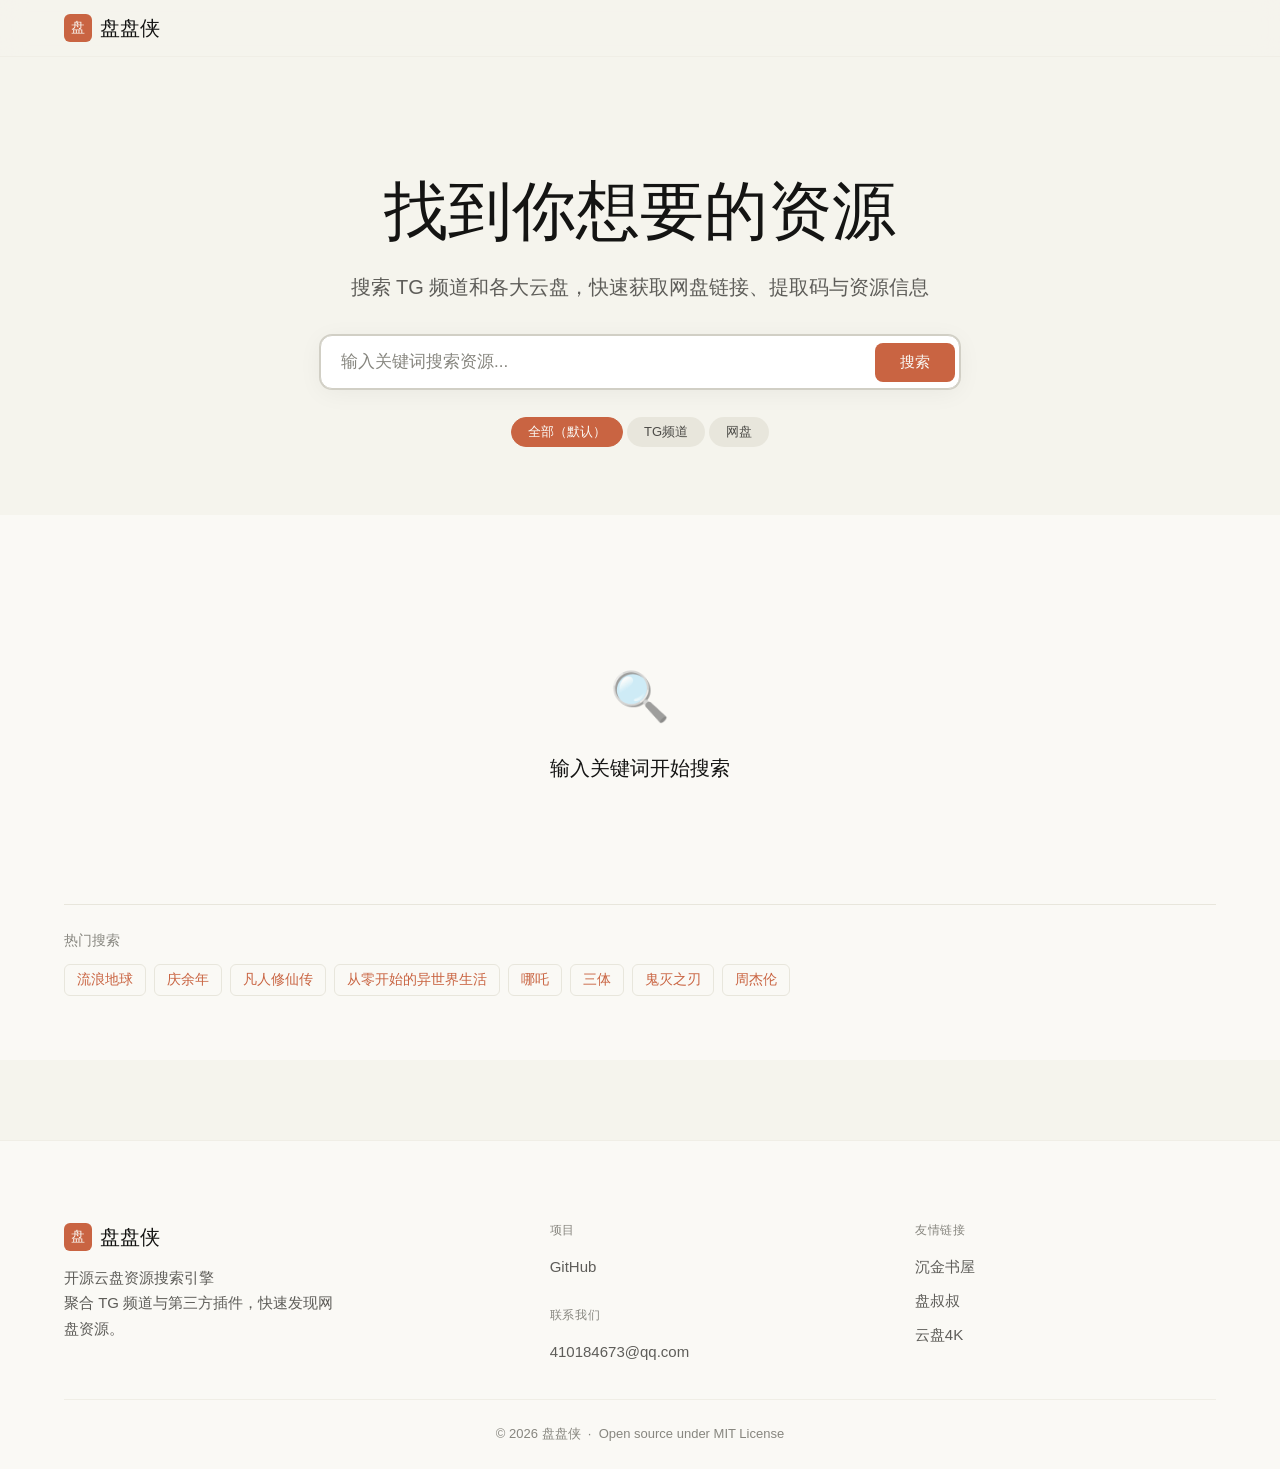
==== static/index.html @ bff9d121 "feat: 优化首页 SEO 标签和热门搜索区块 Co-Authored-By: Claude Opus 4.7 <noreply@anthropic.com>" ====
<!DOCTYPE html>
<html lang="zh-CN">
<head>
  <meta charset="UTF-8">
  <meta name="viewport" content="width=device-width, initial-scale=1.0">
  <title>PanPanXia 盘盘侠 — 云盘资源搜索</title>

  <!-- Primary Meta -->
  <meta name="description" content="PanPanXia 盘盘侠是开源云盘资源搜索引擎，聚合 TG 频道与第三方网盘搜索插件，快速获取百度网盘、阿里云盘、夸克网盘等资源链接、提取码与资源信息。">
  <meta name="keywords" content="网盘搜索,云盘资源,百度网盘,阿里云盘,夸克网盘,网盘链接,资源搜索,提取码,PanPanXia,盘盘侠,网盘搜索引擎">
  <meta name="robots" content="index, follow">
  <meta name="theme-color" content="#1a1a2e">
  <meta name="format-detection" content="telephone=no">

  <!-- Open Graph / Facebook -->
  <meta property="og:type" content="website">
  <meta property="og:title" content="PanPanXia 盘盘侠 — 云盘资源搜索">
  <meta property="og:description" content="聚合 TG 频道与各大云盘，快速获取网盘链接、提取码与资源信息。开源、免费、高速。">
  <meta property="og:site_name" content="PanPanXia 盘盘侠">
  <meta property="og:locale" content="zh_CN">

  <!-- Twitter Card -->
  <meta name="twitter:card" content="summary">
  <meta name="twitter:title" content="PanPanXia 盘盘侠 — 云盘资源搜索">
  <meta name="twitter:description" content="聚合 TG 频道与各大云盘，快速获取网盘链接、提取码与资源信息。开源、免费、高速。">

  <!-- Canonical -->
  <link rel="canonical" href="https://panpanxia.com/">

  <!-- JSON-LD Structured Data -->
  <script type="application/ld+json">
  {
    "@context": "https://schema.org",
    "@type": "WebSite",
    "name": "PanPanXia 盘盘侠",
    "alternateName": "盘盘侠",
    "description": "开源云盘资源搜索引擎，聚合 TG 频道与第三方网盘搜索插件，快速获取网盘资源链接与提取码。",
    "url": "https://panpanxia.com/",
    "inLanguage": "zh-CN",
    "potentialAction": {
      "@type": "SearchAction",
      "target": {
        "@type": "EntryPoint",
        "urlTemplate": "/?q={search_term_string}"
      },
      "query-input": "required name=search_term_string"
    }
  }
  </script>

  <!-- Favicon -->
  <link rel="icon" type="image/svg+xml" href="/static/favicon.svg">

  <link rel="stylesheet" href="/static/css/style.css">
</head>
<body>

  <!-- Navigation -->
  <nav class="nav">
    <div class="nav-inner">
      <a href="/" class="nav-brand">
        <span class="nav-brand-icon">盘</span>
        盘盘侠
      </a>
      <div class="nav-auth">
      </div>
    </div>
  </nav>

  <!-- Hero Section -->
  <section class="section-light">
    <div class="hero">
      <h1 class="hero-heading">找到你想要的资源</h1>
      <p class="hero-subtitle">搜索 TG 频道和各大云盘，快速获取网盘链接、提取码与资源信息</p>

      <!-- Search Bar -->
      <div class="hero-search">
        <div class="search-bar">
          <input
            type="text"
            id="search-input"
            class="search-bar-input"
            placeholder="输入关键词搜索资源..."
            autocomplete="off"
            autofocus
          >
          <button class="search-bar-btn" id="search-btn">
            <span class="btn-text">搜索</span>
            <span class="btn-spinner"><span class="btn-spinner-icon"></span></span>
          </button>
        </div>

        <!-- Filter Bar -->
        <div class="filter-bar" id="filter-bar">
          <div class="filter-group">
            <button class="filter-chip active" data-filter-group="sourceType" data-filter-value="all">全部（默认）</button>
            <button class="filter-chip" data-filter-group="sourceType" data-filter-value="tg">TG频道</button>
            <button class="filter-chip" data-filter-group="sourceType" data-filter-value="plugin">网盘</button>
          </div>
        </div>
      </div>
    </div>
  </section>

  <!-- Results Section -->
  <section class="section-ivory section-sm">
    <div class="container">
      <!-- <div class="results-header">
      </div> -->

      <div id="results-container">
        <div class="empty-state">
          <div class="empty-state-icon">🔍</div>
          <h3>输入关键词开始搜索</h3>
        </div>
      </div>

      <div class="hot-searches" style="margin-top:2rem;padding-top:1.5rem;border-top:1px solid var(--color-border-warm);">
        <h3 style="font-size:0.9rem;color:var(--color-stone);margin-bottom:0.75rem;">热门搜索</h3>
        <div style="display:flex;flex-wrap:wrap;gap:0.5rem;">
          <a href="/search?q=流浪地球" style="color:var(--color-brand);text-decoration:none;font-size:0.85rem;padding:0.25rem 0.75rem;border:1px solid var(--color-border-warm);border-radius:var(--radius-sm);">流浪地球</a>
          <a href="/search?q=庆余年" style="color:var(--color-brand);text-decoration:none;font-size:0.85rem;padding:0.25rem 0.75rem;border:1px solid var(--color-border-warm);border-radius:var(--radius-sm);">庆余年</a>
          <a href="/search?q=凡人修仙传" style="color:var(--color-brand);text-decoration:none;font-size:0.85rem;padding:0.25rem 0.75rem;border:1px solid var(--color-border-warm);border-radius:var(--radius-sm);">凡人修仙传</a>
          <a href="/search?q=从零开始的异世界生活" style="color:var(--color-brand);text-decoration:none;font-size:0.85rem;padding:0.25rem 0.75rem;border:1px solid var(--color-border-warm);border-radius:var(--radius-sm);">从零开始的异世界生活</a>
          <a href="/search?q=哪吒" style="color:var(--color-brand);text-decoration:none;font-size:0.85rem;padding:0.25rem 0.75rem;border:1px solid var(--color-border-warm);border-radius:var(--radius-sm);">哪吒</a>
          <a href="/search?q=三体" style="color:var(--color-brand);text-decoration:none;font-size:0.85rem;padding:0.25rem 0.75rem;border:1px solid var(--color-border-warm);border-radius:var(--radius-sm);">三体</a>
          <a href="/search?q=鬼灭之刃" style="color:var(--color-brand);text-decoration:none;font-size:0.85rem;padding:0.25rem 0.75rem;border:1px solid var(--color-border-warm);border-radius:var(--radius-sm);">鬼灭之刃</a>
          <a href="/search?q=周杰伦" style="color:var(--color-brand);text-decoration:none;font-size:0.85rem;padding:0.25rem 0.75rem;border:1px solid var(--color-border-warm);border-radius:var(--radius-sm);">周杰伦</a>
        </div>
      </div>

    </div>
  </section>

  <!-- Footer -->
  <footer class="footer">
    <div class="container">
      <div class="footer-grid">
        <div class="footer-brand-col">
          <a href="/" class="footer-brand">
            <span class="nav-brand-icon">盘</span>
            盘盘侠
          </a>
          <p class="footer-desc">开源云盘资源搜索引擎<br>聚合 TG 频道与第三方插件，快速发现网盘资源。</p>
        </div>

        <div class="footer-links-col">
          <div class="footer-link-group">
            <h4 class="footer-heading">项目</h4>
            <a href="https://github.com/NDFour/pansou-rust" target="_blank" rel="noopener noreferrer" class="footer-link">GitHub</a>
          </div>
          <div class="footer-link-group">
            <h4 class="footer-heading">联系我们</h4>
            <a href="mailto:410184673@qq.com" class="footer-link">410184673@qq.com</a>
          </div>
        </div>

        <div class="footer-links-col">
          <div class="footer-link-group">
            <h4 class="footer-heading">友情链接</h4>
            <a href="https://www.chenjin5.com" target="_blank" rel="noopener noreferrer" class="footer-link">沉金书屋</a>
            <a href="https://www.panshushu.com" target="_blank" rel="noopener noreferrer" class="footer-link">盘叔叔</a>
            <a href="https://www.codelicence.cn" target="_blank" rel="noopener noreferrer" class="footer-link">云盘4K</a>
          </div>
        </div>
      </div>

      <div class="footer-bottom">
        <p>&copy; 2026 盘盘侠 &nbsp;&middot;&nbsp; Open source under MIT License</p>
      </div>
    </div>
  </footer>

  <script src="/static/js/app.js"></script>
</body>
</html>
---- static/css/style.css ----
/* ============================================================
   PanSou Design System — Inspired by Anthropic's Claude
   ============================================================ */

/* --- CSS Variables (tokens) --- */
:root {
  /* Primary */
  --color-black: #141413;
  --color-brand: #c96442;
  --color-coral: #d97757;

  /* Semantic */
  --color-error: #b53333;
  --color-focus: #3898ec;
  --color-success: #6b8e5a;

  /* Surface */
  --color-parchment: #f5f4ed;
  --color-ivory: #faf9f5;
  --color-white: #ffffff;
  --color-sand: #e8e6dc;
  --color-dark-surface: #30302e;

  /* Neutrals */
  --color-charcoal: #4d4c48;
  --color-olive: #5e5d59;
  --color-stone: #87867f;
  --color-dark-warm: #3d3d3a;
  --color-warm-silver: #b0aea5;

  /* Borders & Rings */
  --color-border-cream: #f0eee6;
  --color-border-warm: #e8e6dc;
  --color-border-dark: #30302e;
  --color-ring-warm: #d1cfc5;
  --color-ring-subtle: #dedc01;
  --color-ring-deep: #c2c0b6;

  /* Typography */
  --font-serif: Georgia, "Times New Roman", serif;
  --font-sans: -apple-system, BlinkMacSystemFont, "Segoe UI", Inter, Arial, sans-serif;
  --font-mono: "SF Mono", "Fira Code", "Fira Mono", Menlo, Consolas, monospace;

  /* Shadows */
  --shadow-ring: 0px 0px 0px 1px;
  --shadow-whisper: rgba(0, 0, 0, 0.05) 0px 4px 24px;

  /* Radii */
  --radius-sm: 6px;
  --radius-md: 8px;
  --radius-lg: 12px;
  --radius-xl: 16px;
  --radius-2xl: 24px;
  --radius-3xl: 32px;

  /* Spacing */
  --space-xs: 4px;
  --space-sm: 8px;
  --space-md: 12px;
  --space-lg: 16px;
  --space-xl: 24px;
  --space-2xl: 32px;
  --space-3xl: 48px;
  --space-4xl: 64px;
  --space-5xl: 80px;
  --space-6xl: 120px;
}

/* --- Reset & Base --- */
*,
*::before,
*::after {
  box-sizing: border-box;
  margin: 0;
  padding: 0;
}

html {
  font-size: 16px;
  -webkit-font-smoothing: antialiased;
  -moz-osx-font-smoothing: grayscale;
}

body {
  font-family: var(--font-sans);
  font-size: 1rem;
  font-weight: 400;
  line-height: 1.6;
  color: var(--color-black);
  background-color: var(--color-parchment);
}

a {
  color: var(--color-coral);
  text-decoration: none;
  transition: color 0.2s ease;
}

a:hover {
  color: var(--color-brand);
}

img {
  max-width: 100%;
  height: auto;
}

/* --- Typography --- */
h1, h2, h3, h4, h5, h6 {
  font-family: var(--font-serif);
  font-weight: 500;
  color: var(--color-black);
}

.h1, .hero-heading {
  font-size: 4rem;
  line-height: 1.10;
  letter-spacing: normal;
}

.h2, .section-heading {
  font-size: 3.25rem;
  line-height: 1.20;
  letter-spacing: normal;
}

.h3 {
  font-size: 2.3rem;
  line-height: 1.30;
}

.h4 {
  font-size: 2rem;
  line-height: 1.10;
}

.h5 {
  font-size: 1.6rem;
  line-height: 1.20;
}

.h6 {
  font-size: 1.3rem;
  line-height: 1.20;
}

.body-serif {
  font-family: var(--font-serif);
  font-size: 1.0625rem;
  font-weight: 400;
  line-height: 1.60;
}

.body-large {
  font-size: 1.25rem;
  line-height: 1.60;
}

.body-small {
  font-size: 0.9375rem;
  line-height: 1.60;
}

.caption {
  font-size: 0.875rem;
  line-height: 1.43;
}

.label {
  font-size: 0.75rem;
  line-height: 1.60;
  letter-spacing: 0.12px;
}

.overline {
  font-size: 0.625rem;
  line-height: 1.60;
  letter-spacing: 0.5px;
  text-transform: uppercase;
}

code, .code {
  font-family: var(--font-mono);
  font-size: 0.9375rem;
  line-height: 1.60;
}

.text-olive {
  color: var(--color-olive);
}

.text-stone {
  color: var(--color-stone);
}

.text-silver {
  color: var(--color-warm-silver);
}

.text-brand {
  color: var(--color-brand);
}

/* --- Layout --- */
.container {
  max-width: 1200px;
  margin: 0 auto;
  padding: 0 var(--space-xl);
}

.section {
  padding: var(--space-6xl) 0;
}

.section-sm {
  padding: var(--space-4xl) 0;
}

.section-light {
  background-color: var(--color-parchment);
}

.section-dark {
  background-color: var(--color-black);
  color: var(--color-warm-silver);
}

.section-dark h1,
.section-dark h2,
.section-dark h3,
.section-dark h4,
.section-dark h5,
.section-dark h6 {
  color: var(--color-ivory);
}

.section-ivory {
  background-color: var(--color-ivory);
}

/* --- Navigation --- */
.nav {
  position: sticky;
  top: 0;
  z-index: 100;
  background-color: rgba(245, 244, 237, 0.92);
  backdrop-filter: blur(12px);
  -webkit-backdrop-filter: blur(12px);
  border-bottom: 1px solid var(--color-border-cream);
}

.nav-inner {
  display: flex;
  align-items: center;
  justify-content: space-between;
  height: 56px;
  max-width: 1200px;
  margin: 0 auto;
  padding: 0 var(--space-xl);
}

.nav-brand {
  font-family: var(--font-serif);
  font-size: 1.25rem;
  font-weight: 500;
  color: var(--color-black);
  display: flex;
  align-items: center;
  gap: var(--space-sm);
}

.nav-brand-icon {
  width: 28px;
  height: 28px;
  background: var(--color-brand);
  border-radius: var(--radius-sm);
  display: flex;
  align-items: center;
  justify-content: center;
  color: var(--color-ivory);
  font-family: var(--font-serif);
  font-weight: 500;
  font-size: 0.875rem;
}

.nav-auth {
  display: flex;
  align-items: center;
  gap: var(--space-md);
}

/* --- Buttons --- */
.btn {
  display: inline-flex;
  align-items: center;
  gap: var(--space-sm);
  font-family: var(--font-sans);
  font-size: 0.9375rem;
  font-weight: 500;
  line-height: 1;
  padding: 8px 16px;
  border: none;
  border-radius: var(--radius-md);
  cursor: pointer;
  transition: all 0.2s ease;
  white-space: nowrap;
}

.btn:focus-visible {
  outline: 2px solid var(--color-focus);
  outline-offset: 2px;
}

/* Warm Sand (Secondary) */
.btn-secondary {
  background: var(--color-sand);
  color: var(--color-charcoal);
  padding: 0px 12px 0px 8px;
  border-radius: var(--radius-md);
  box-shadow: var(--shadow-ring) var(--color-ring-warm);
}

.btn-secondary:hover {
  box-shadow: var(--shadow-ring) var(--color-ring-deep);
}

.btn-secondary:active {
  box-shadow: inset 0px 0px 0px 1px rgba(0, 0, 0, 0.15);
}

/* Brand Terracotta (Primary CTA) */
.btn-primary {
  background: var(--color-brand);
  color: var(--color-ivory);
  border-radius: var(--radius-lg);
  box-shadow: var(--shadow-ring) var(--color-brand);
}

.btn-primary:hover {
  background: var(--color-coral);
  box-shadow: var(--shadow-ring) var(--color-coral);
}

.btn-primary:active {
  box-shadow: inset 0px 0px 0px 1px rgba(0, 0, 0, 0.2);
}

/* White Surface */
.btn-white {
  background: var(--color-white);
  color: var(--color-black);
  padding: 8px 16px 8px 12px;
  border-radius: var(--radius-lg);
}

.btn-white:hover {
  background: var(--color-sand);
}

/* Dark Charcoal */
.btn-dark {
  background: var(--color-dark-surface);
  color: var(--color-ivory);
  border-radius: var(--radius-md);
  box-shadow: var(--shadow-ring) var(--color-border-dark);
}

.btn-dark:hover {
  background: var(--color-dark-warm);
}

/* Dark Primary */
.btn-dark-primary {
  background: var(--color-black);
  color: var(--color-warm-silver);
  padding: 10px 17px;
  border-radius: var(--radius-lg);
  border: 1px solid var(--color-dark-surface);
}

.btn-dark-primary:hover {
  background: var(--color-dark-surface);
}

.btn-sm {
  font-size: 0.8125rem;
  padding: 4px 10px;
  border-radius: var(--radius-sm);
}

.btn-lg {
  font-size: 1.0625rem;
  padding: 12px 24px;
  border-radius: var(--radius-lg);
}

/* --- Forms --- */
.form-group {
  display: flex;
  flex-direction: column;
  gap: var(--space-xs);
}

.form-label {
  font-size: 0.9375rem;
  font-weight: 500;
  color: var(--color-charcoal);
}

.form-input {
  font-family: var(--font-sans);
  font-size: 1rem;
  color: var(--color-black);
  background: var(--color-white);
  border: 1px solid var(--color-border-cream);
  border-radius: var(--radius-lg);
  padding: 10px 12px;
  transition: border-color 0.2s ease, box-shadow 0.2s ease;
}

.form-input::placeholder {
  color: var(--color-stone);
}

.form-input:focus {
  outline: none;
  border-color: var(--color-focus);
  box-shadow: var(--shadow-ring) var(--color-focus);
}

.form-input.error {
  border-color: var(--color-error);
}

.form-select {
  font-family: var(--font-sans);
  font-size: 0.9375rem;
  color: var(--color-black);
  background: var(--color-white);
  border: 1px solid var(--color-border-cream);
  border-radius: var(--radius-md);
  padding: 8px 12px;
  cursor: pointer;
  appearance: none;
  background-image: url("data:image/svg+xml,%3Csvg width='10' height='6' viewBox='0 0 10 6' fill='none' xmlns='http://www.w3.org/2000/svg'%3E%3Cpath d='M1 1L5 5L9 1' stroke='%235e5d59' stroke-width='1.5' stroke-linecap='round' stroke-linejoin='round'/%3E%3C/svg%3E");
  background-repeat: no-repeat;
  background-position: right 12px center;
  padding-right: 32px;
}

.form-input,
.form-select {
  transition: border-color 0.2s ease, box-shadow 0.2s ease;
}

.form-select:focus {
  outline: none;
  border-color: var(--color-focus);
  box-shadow: var(--shadow-ring) var(--color-focus);
}

.form-error {
  font-size: 0.875rem;
  color: var(--color-error);
  margin-top: var(--space-xs);
}

.form-hint {
  font-size: 0.8125rem;
  color: var(--color-stone);
  margin-top: var(--space-xs);
}

/* --- Cards --- */
.card {
  background: var(--color-ivory);
  border: 1px solid var(--color-border-cream);
  border-radius: var(--radius-md);
  padding: var(--space-xl);
  transition: box-shadow 0.2s ease;
}

.card:hover {
  box-shadow: var(--shadow-whisper);
}

.card-elevated {
  box-shadow: var(--shadow-whisper);
}

.card-interactive {
  cursor: pointer;
}

.card-interactive:hover {
  box-shadow: var(--shadow-ring) var(--color-ring-warm);
}

.card-dark {
  background: var(--color-dark-surface);
  border-color: var(--color-border-dark);
  color: var(--color-warm-silver);
}

.card-featured {
  border-radius: var(--radius-xl);
}

.card-hero {
  border-radius: var(--radius-3xl);
}

/* --- Hero Section --- */
.hero {
  text-align: center;
  padding: var(--space-6xl) 0 var(--space-4xl);
}

.hero-heading {
  margin-bottom: var(--space-xl);
}

.hero-subtitle {
  font-size: 1.25rem;
  line-height: 1.60;
  color: var(--color-olive);
  max-width: 600px;
  margin: 0 auto var(--space-2xl);
}

.hero-search {
  max-width: 640px;
  margin: 0 auto;
}

/* --- Search Bar --- */
.search-bar {
  display: flex;
  align-items: center;
  background: var(--color-white);
  border: 1px solid var(--color-border-cream);
  border-radius: var(--radius-lg);
  padding: 4px;
  box-shadow: var(--shadow-whisper);
  transition: border-color 0.2s ease, box-shadow 0.2s ease;
}

.search-bar:focus-within {
  border-color: var(--color-ring-warm);
  box-shadow: var(--shadow-ring) var(--color-ring-warm), var(--shadow-whisper);
}

.search-bar-input {
  flex: 1;
  font-family: var(--font-sans);
  font-size: 1.0625rem;
  color: var(--color-black);
  background: transparent;
  border: none;
  padding: 12px 16px;
  outline: none;
}

.search-bar-input::placeholder {
  color: var(--color-stone);
}

.search-bar-btn {
  font-family: var(--font-sans);
  font-size: 0.9375rem;
  font-weight: 500;
  background: var(--color-brand);
  color: var(--color-ivory);
  border: none;
  border-radius: 8px;
  padding: 10px 20px;
  cursor: pointer;
  transition: background 0.2s ease, transform 0.15s ease;
  white-space: nowrap;
  position: relative;
  display: inline-flex;
  align-items: center;
  justify-content: center;
  min-width: 80px;
}

.search-bar-btn:hover {
  background: var(--color-coral);
}

.search-bar-btn:active {
  transform: scale(0.96);
}

.search-bar-btn.loading {
  pointer-events: none;
  opacity: 0.85;
}

.search-bar-btn .btn-text {
  transition: opacity 0.2s ease;
}

.search-bar-btn.loading .btn-text {
  opacity: 0.4;
}

.search-bar-btn .btn-spinner {
  display: none;
  position: absolute;
  left: 50%;
  top: 50%;
  transform: translate(-50%, -50%);
}

.search-bar-btn.loading .btn-spinner {
  display: flex;
}

.btn-spinner-icon {
  width: 18px;
  height: 18px;
  border: 2px solid rgba(255, 255, 255, 0.3);
  border-top-color: #fff;
  border-radius: 50%;
  animation: spin 0.6s linear infinite;
}

/* --- Filter Bar --- */
.filter-bar {
  display: flex;
  flex-wrap: wrap;
  align-items: center;
  gap: var(--space-xl);
  margin-top: var(--space-xl);
  justify-content: center;
}

.filter-group {
  display: flex;
  align-items: center;
  gap: var(--space-xs);
  padding: var(--space-xs) 0;
}

.channel-chips {
  display: flex;
  align-items: center;
  gap: var(--space-xs);
  flex-wrap: wrap;
}

.filter-chip {
  font-family: var(--font-sans);
  font-size: 0.8125rem;
  font-weight: 500;
  color: var(--color-charcoal);
  background: var(--color-sand);
  border: 1px solid transparent;
  border-radius: var(--radius-2xl);
  padding: 5px 16px;
  cursor: pointer;
  transition: all 0.2s ease;
  white-space: nowrap;
  user-select: none;
}

.filter-chip:hover {
  background: var(--color-border-warm);
  border-color: var(--color-ring-warm);
}

.filter-chip:active {
  transform: scale(0.96);
}

.filter-chip.active {
  background: var(--color-brand);
  color: var(--color-ivory);
  border-color: var(--color-brand);
}

.channel-chips .filter-chip {
  font-family: var(--font-mono);
  font-size: 0.75rem;
  padding: 5px 14px;
  letter-spacing: 0.3px;
}

/* --- Results --- */
.results-section {
  padding: var(--space-4xl) 0;
}

.results-header {
  display: flex;
  align-items: center;
  justify-content: space-between;
  margin-bottom: var(--space-xl);
}

.results-count {
  font-size: 0.9375rem;
  color: var(--color-olive);
}

.results-view-tabs {
  display: flex;
  gap: var(--space-xs);
  background: var(--color-sand);
  border-radius: var(--radius-md);
  padding: 3px;
}

.view-tab {
  font-family: var(--font-sans);
  font-size: 0.8125rem;
  font-weight: 500;
  color: var(--color-olive);
  background: transparent;
  border: none;
  border-radius: 6px;
  padding: 6px 14px;
  cursor: pointer;
  transition: all 0.2s ease;
}

.view-tab.active {
  background: var(--color-white);
  color: var(--color-black);
  box-shadow: var(--shadow-ring) var(--color-ring-warm);
}

/* Result Card */
.result-card {
  background: var(--color-ivory);
  border: 1px solid var(--color-border-cream);
  border-radius: var(--radius-md);
  padding: var(--space-xl);
  margin-bottom: var(--space-md);
  transition: box-shadow 0.25s ease, transform 0.25s ease, border-color 0.25s ease;
}

.result-card:hover {
  box-shadow: var(--shadow-whisper);
  transform: translateY(-2px);
  border-color: var(--color-ring-warm);
}

.result-card-header {
  display: flex;
  align-items: flex-start;
  justify-content: space-between;
  gap: var(--space-lg);
  margin-bottom: var(--space-md);
}

.result-title {
  font-family: var(--font-serif);
  font-size: 1.25rem;
  font-weight: 500;
  line-height: 1.30;
  color: var(--color-black);
  margin-bottom: var(--space-xs);
  overflow: hidden;
  text-overflow: ellipsis;
  white-space: nowrap;
  cursor: default;
}

.result-card-header > div:first-child {
  min-width: 0;
  flex: 1;
}

.result-title a {
  color: inherit;
}

.result-title a:hover {
  color: var(--color-brand);
}

.result-meta {
  display: flex;
  flex-wrap: wrap;
  gap: var(--space-md);
  font-size: 0.8125rem;
  color: var(--color-stone);
}

.result-meta-item {
  display: flex;
  align-items: center;
  gap: 4px;
}

.result-channel {
  display: inline-flex;
  align-items: center;
  background: var(--color-sand);
  color: var(--color-charcoal);
  font-size: 0.75rem;
  font-weight: 500;
  padding: 2px 10px;
  border-radius: var(--radius-2xl);
}

.result-content {
  font-size: 0.9375rem;
  line-height: 1.60;
  color: var(--color-olive);
  margin-bottom: var(--space-md);
  display: -webkit-box;
  -webkit-line-clamp: 3;
  -webkit-box-orient: vertical;
  overflow: hidden;
}

.result-content.expanded {
  display: block;
  -webkit-line-clamp: unset;
}

/* Links Table */
.links-table {
  width: 100%;
  border-collapse: collapse;
  margin-top: var(--space-md);
}

.links-table th {
  font-size: 0.75rem;
  font-weight: 500;
  color: var(--color-stone);
  text-transform: uppercase;
  letter-spacing: 0.5px;
  text-align: left;
  padding: 8px 12px;
  border-bottom: 1px solid var(--color-border-warm);
}

.links-table td {
  font-size: 0.875rem;
  color: var(--color-charcoal);
  padding: 10px 12px;
  border-bottom: 1px solid var(--color-border-cream);
}

.links-table tr:last-child td {
  border-bottom: none;
}

.link-type-badge {
  display: inline-flex;
  align-items: center;
  font-size: 0.75rem;
  font-weight: 500;
  background: var(--color-sand);
  color: var(--color-charcoal);
  padding: 2px 8px;
  border-radius: var(--radius-sm);
  text-transform: uppercase;
}

.link-url {
  font-family: var(--font-mono);
  font-size: 0.8125rem;
  color: var(--color-coral);
  word-break: break-all;
  max-width: 400px;
  display: inline-block;
}

.link-password {
  font-family: var(--font-mono);
  font-size: 0.8125rem;
  color: var(--color-olive);
}

.link-status {
  display: inline-flex;
  align-items: center;
  gap: 4px;
  font-size: 0.8125rem;
  font-weight: 500;
}

.link-status.valid {
  color: var(--color-success);
}

.link-status.invalid {
  color: var(--color-error);
}

.link-status.unknown {
  color: var(--color-stone);
}

.copy-btn {
  font-family: var(--font-sans);
  font-size: 0.75rem;
  background: none;
  border: 1px solid var(--color-border-cream);
  border-radius: var(--radius-sm);
  padding: 2px 8px;
  cursor: pointer;
  color: var(--color-stone);
  transition: all 0.2s ease;
}

.copy-btn:hover {
  border-color: var(--color-ring-warm);
  color: var(--color-charcoal);
}

.copy-btn.copied {
  border-color: var(--color-success);
  color: var(--color-success);
}

/* --- Merged (by type) View --- */
/* Type tabs (merged view) */
.type-tabs {
  display: flex;
  flex-wrap: wrap;
  gap: var(--space-sm);
  margin-bottom: var(--space-xl);
  padding-bottom: var(--space-md);
  border-bottom: 1px solid var(--color-border-warm);
}

.type-tab {
  font-family: var(--font-sans);
  font-size: 0.875rem;
  font-weight: 500;
  color: var(--color-olive);
  background: transparent;
  border: none;
  border-radius: var(--radius-2xl);
  padding: 6px 16px;
  cursor: pointer;
  transition: all 0.2s ease;
  white-space: nowrap;
}

.type-tab:hover {
  color: var(--color-black);
  background: var(--color-sand);
}

.type-tab.active {
  background: var(--color-brand);
  color: var(--color-ivory);
}

.type-tab-count {
  display: inline-block;
  background: rgba(255, 255, 255, 0.25);
  border-radius: 10px;
  padding: 0 7px;
  font-size: 0.75rem;
  margin-left: 4px;
}

.type-tab:not(.active) .type-tab-count {
  background: var(--color-border-cream);
  color: var(--color-stone);
}

.merged-group {
  margin-bottom: var(--space-2xl);
}

.merged-group-header {
  font-family: var(--font-serif);
  font-size: 1.3rem;
  font-weight: 500;
  color: var(--color-black);
  margin-bottom: var(--space-md);
  padding-bottom: var(--space-sm);
  border-bottom: 1px solid var(--color-border-warm);
}

.merged-card {
  background: var(--color-ivory);
  border: 1px solid var(--color-border-cream);
  border-radius: var(--radius-md);
  padding: var(--space-lg);
  margin-bottom: var(--space-sm);
  transition: box-shadow 0.25s ease, transform 0.25s ease, border-color 0.25s ease;
}

.merged-card:hover {
  box-shadow: var(--shadow-whisper);
  transform: translateY(-1px);
  border-color: var(--color-ring-warm);
}

/* --- Auth Pages --- */
.auth-page {
  min-height: 100vh;
  display: flex;
  align-items: center;
  justify-content: center;
  background: var(--color-parchment);
}

.auth-card {
  width: 100%;
  max-width: 420px;
  background: var(--color-ivory);
  border: 1px solid var(--color-border-cream);
  border-radius: var(--radius-xl);
  padding: var(--space-3xl);
  box-shadow: var(--shadow-whisper);
}

.auth-card-header {
  text-align: center;
  margin-bottom: var(--space-2xl);
}

.auth-card-header h2 {
  font-family: var(--font-serif);
  font-size: 2rem;
  font-weight: 500;
  line-height: 1.10;
  margin-bottom: var(--space-sm);
}

.auth-card-header p {
  font-size: 0.9375rem;
  color: var(--color-olive);
}

.auth-form {
  display: flex;
  flex-direction: column;
  gap: var(--space-lg);
}

.auth-form .btn {
  margin-top: var(--space-sm);
  justify-content: center;
}

.auth-footer {
  text-align: center;
  margin-top: var(--space-xl);
  font-size: 0.875rem;
  color: var(--color-stone);
}

/* --- Toast / Notification --- */
.toast-container {
  position: fixed;
  top: 20px;
  right: 20px;
  z-index: 1000;
  display: flex;
  flex-direction: column;
  gap: var(--space-sm);
}

.toast {
  display: flex;
  align-items: center;
  gap: var(--space-sm);
  padding: 12px 20px;
  border-radius: var(--radius-md);
  font-size: 0.9375rem;
  box-shadow: var(--shadow-whisper);
  animation: toastIn 0.3s ease;
  max-width: 380px;
}

.toast-success {
  background: var(--color-ivory);
  border: 1px solid var(--color-border-cream);
  color: var(--color-charcoal);
}

.toast-error {
  background: #fdf2f2;
  border: 1px solid #f5c6c6;
  color: var(--color-error);
}

.toast-info {
  background: var(--color-ivory);
  border: 1px solid var(--color-border-cream);
  color: var(--color-charcoal);
}

@keyframes toastIn {
  from {
    opacity: 0;
    transform: translateX(20px);
  }
  to {
    opacity: 1;
    transform: translateX(0);
  }
}

@keyframes toastOut {
  from {
    opacity: 1;
    transform: translateX(0);
  }
  to {
    opacity: 0;
    transform: translateX(20px);
  }
}

/* --- Status Indicators --- */
.status-dot {
  display: inline-block;
  width: 8px;
  height: 8px;
  border-radius: 50%;
}

.status-dot.online {
  background: var(--color-success);
}

.status-dot.offline {
  background: var(--color-error);
}

/* --- Tags --- */
.tag {
  display: inline-flex;
  align-items: center;
  font-size: 0.75rem;
  font-weight: 500;
  background: var(--color-sand);
  color: var(--color-charcoal);
  padding: 2px 10px;
  border-radius: var(--radius-2xl);
}

.tag-coral {
  background: #fdf0eb;
  color: var(--color-brand);
}

/* --- Loading States --- */
.skeleton {
  background: linear-gradient(90deg, var(--color-sand) 25%, var(--color-border-cream) 50%, var(--color-sand) 75%);
  background-size: 200% 100%;
  animation: shimmer 1.5s ease-in-out infinite;
  border-radius: var(--radius-sm);
}

@keyframes shimmer {
  0% {
    background-position: 200% 0;
  }
  100% {
    background-position: -200% 0;
  }
}

.skeleton-text {
  height: 16px;
  margin-bottom: var(--space-sm);
}

.skeleton-title {
  height: 24px;
  width: 60%;
  margin-bottom: var(--space-md);
}

.skeleton-card {
  height: 120px;
  border-radius: var(--radius-md);
}

/* Staggered skeleton entrance */
.skeleton-stagger {
  opacity: 0;
  animation: skeletonIn 0.5s cubic-bezier(0.34, 1.56, 0.64, 1) forwards;
}

.skeleton-delay-1 { animation-delay: 0.05s; }
.skeleton-delay-2 { animation-delay: 0.12s; }
.skeleton-delay-3 { animation-delay: 0.19s; }

@keyframes skeletonIn {
  from { opacity: 0; transform: translateY(12px); }
  to   { opacity: 1; transform: translateY(0); }
}

/* Searching dots animation */
.searching-dots {
  display: inline-flex;
  align-items: center;
  gap: 4px;
  margin-left: 4px;
}

.searching-dots span {
  width: 6px;
  height: 6px;
  background: var(--color-brand);
  border-radius: 50%;
  animation: dotBounce 1.2s ease-in-out infinite;
}

.searching-dots span:nth-child(1) { animation-delay: 0.0s; }
.searching-dots span:nth-child(2) { animation-delay: 0.2s; }
.searching-dots span:nth-child(3) { animation-delay: 0.4s; }

@keyframes dotBounce {
  0%, 80%, 100% { transform: scale(0.4); opacity: 0.3; }
  40%           { transform: scale(1);   opacity: 1; }
}

/* Spinner (enhanced with subtle pulse) */
.spinner {
  display: inline-block;
  width: 20px;
  height: 20px;
  border: 2px solid var(--color-border-cream);
  border-top-color: var(--color-brand);
  border-radius: 50%;
  animation: spin 0.6s linear infinite;
}

.spinner-lg {
  width: 32px;
  height: 32px;
  border-width: 3px;
}

@keyframes spin {
  to {
    transform: rotate(360deg);
  }
}

/* Search bar loading state */
.search-bar.searching {
  border-color: var(--color-ring-warm);
  box-shadow: var(--shadow-ring) var(--color-ring-warm), 0 0 0 3px rgba(201, 100, 66, 0.12);
  transition: border-color 0.3s ease, box-shadow 0.3s ease;
}

/* --- Empty State --- */
.empty-state {
  text-align: center;
  padding: var(--space-5xl) var(--space-xl);
}

.empty-state-icon {
  font-size: 3rem;
  margin-bottom: var(--space-lg);
  opacity: 0.6;
}

.empty-state-icon.animated {
  animation: floatIcon 3s ease-in-out infinite;
}

@keyframes floatIcon {
  0%, 100% { transform: translateY(0) rotate(0deg); }
  25%      { transform: translateY(-8px) rotate(-3deg); }
  75%      { transform: translateY(4px) rotate(3deg); }
}

.empty-state h3 {
  font-family: var(--font-serif);
  font-size: 1.25rem;
  margin-bottom: var(--space-sm);
}

.empty-state p {
  font-size: 0.9375rem;
  color: var(--color-olive);
  max-width: 400px;
  margin: 0 auto;
}

.empty-state-entrance {
  animation: emptyStateIn 0.6s cubic-bezier(0.34, 1.56, 0.64, 1) forwards;
}

@keyframes emptyStateIn {
  from { opacity: 0; transform: scale(0.92) translateY(20px); }
  to   { opacity: 1; transform: scale(1) translateY(0); }
}

/* --- Card Entrance Animations --- */
.result-card-entrance {
  opacity: 0;
  animation: cardIn 0.55s cubic-bezier(0.34, 1.56, 0.64, 1) forwards;
}

@keyframes cardIn {
  from { opacity: 0; transform: translateY(24px) scale(0.97); }
  to   { opacity: 1; transform: translateY(0) scale(1); }
}

.merged-card-entrance {
  opacity: 0;
  animation: mergedCardIn 0.45s cubic-bezier(0.34, 1.56, 0.64, 1) forwards;
}

@keyframes mergedCardIn {
  from { opacity: 0; transform: translateX(-16px); }
  to   { opacity: 1; transform: translateX(0); }
}

/* Staggered delays for cards */
.card-delay-0  { animation-delay: 0.02s; }
.card-delay-1  { animation-delay: 0.07s; }
.card-delay-2  { animation-delay: 0.12s; }
.card-delay-3  { animation-delay: 0.17s; }
.card-delay-4  { animation-delay: 0.22s; }
.card-delay-5  { animation-delay: 0.27s; }
.card-delay-6  { animation-delay: 0.32s; }
.card-delay-7  { animation-delay: 0.37s; }
.card-delay-8  { animation-delay: 0.42s; }
.card-delay-9  { animation-delay: 0.47s; }
.card-delay-10 { animation-delay: 0.51s; }
.card-delay-11 { animation-delay: 0.55s; }
.card-delay-12 { animation-delay: 0.59s; }

/* --- Filter Chip Pop --- */
.filter-chip.pop {
  animation: chipPop 0.35s cubic-bezier(0.34, 1.56, 0.64, 1);
}

@keyframes chipPop {
  0%   { transform: scale(1); }
  40%  { transform: scale(0.88); }
  100% { transform: scale(1); }
}

/* --- Copy Success Ripple --- */
.copy-btn.ripple {
  animation: copyRipple 0.5s ease;
}

@keyframes copyRipple {
  0%   { box-shadow: 0 0 0 0 rgba(107, 142, 90, 0.5); }
  50%  { box-shadow: 0 0 0 8px rgba(107, 142, 90, 0); }
  100% { box-shadow: 0 0 0 0 rgba(107, 142, 90, 0); }
}

/* --- View Tab Transition --- */
#results-container {
  transition: opacity 0.15s ease;
}

#results-container.switching {
  opacity: 0.4;
}

/* --- Hero Search Entrance --- */
.hero-heading {
  animation: headingIn 0.7s cubic-bezier(0.22, 1, 0.36, 1) forwards;
}

@keyframes headingIn {
  from { opacity: 0; transform: translateY(-16px); }
  to   { opacity: 1; transform: translateY(0); }
}

.hero-subtitle {
  animation: subtitleIn 0.7s 0.1s cubic-bezier(0.22, 1, 0.36, 1) both;
}

@keyframes subtitleIn {
  from { opacity: 0; transform: translateY(-8px); }
  to   { opacity: 1; transform: translateY(0); }
}

.hero-search {
  animation: searchIn 0.7s 0.2s cubic-bezier(0.22, 1, 0.36, 1) both;
}

@keyframes searchIn {
  from { opacity: 0; transform: translateY(12px); }
  to   { opacity: 1; transform: translateY(0); }
}

/* --- Error State --- */
.error-banner {
  background: #fdf2f2;
  border: 1px solid #f5c6c6;
  border-radius: var(--radius-md);
  padding: var(--space-lg);
  color: var(--color-error);
  font-size: 0.9375rem;
  text-align: center;
}

/* --- Pagination --- */
.pagination {
  display: flex;
  align-items: center;
  justify-content: center;
  gap: var(--space-lg);
  padding: var(--space-xl) 0 var(--space-md);
  margin-top: var(--space-lg);
}

.pagination-btn {
  font-family: var(--font-sans);
  font-size: 0.875rem;
  font-weight: 500;
  color: var(--color-charcoal);
  background: var(--color-sand);
  border: 1px solid transparent;
  border-radius: var(--radius-md);
  padding: 8px 20px;
  cursor: pointer;
  transition: all 0.2s ease;
}

.pagination-btn:hover:not(:disabled) {
  background: var(--color-border-warm);
  border-color: var(--color-ring-warm);
}

.pagination-btn:active:not(:disabled) {
  transform: scale(0.96);
}

.pagination-btn:disabled {
  opacity: 0.4;
  cursor: not-allowed;
}

.pagination-info {
  font-size: 0.875rem;
  color: var(--color-olive);
  user-select: none;
}

/* --- Check All Button --- */
.check-all-bar {
  display: flex;
  align-items: center;
  justify-content: space-between;
  padding: var(--space-md) var(--space-xl);
  background: var(--color-ivory);
  border: 1px solid var(--color-border-cream);
  border-radius: var(--radius-md);
  margin-bottom: var(--space-lg);
}

.check-all-bar .btn {
  font-size: 0.875rem;
}

.check-progress {
  display: flex;
  align-items: center;
  gap: var(--space-md);
  font-size: 0.875rem;
  color: var(--color-olive);
}

/* --- Responsive --- */
@media (max-width: 991px) {
  .container {
    padding: 0 var(--space-lg);
  }

  .h1, .hero-heading {
    font-size: 2.5rem;
  }

  .h2, .section-heading {
    font-size: 2.25rem;
  }

  .section {
    padding: var(--space-4xl) 0;
  }

  .hero {
    padding: var(--space-4xl) 0 var(--space-3xl);
  }
}

@media (max-width: 767px) {
  .h1, .hero-heading {
    font-size: 2rem;
  }

  .h2, .section-heading {
    font-size: 1.75rem;
  }

  .h5 {
    font-size: 1.25rem;
  }

  .nav-inner {
    height: 48px;
  }

  .filter-bar {
    flex-direction: row;
    flex-wrap: wrap;
    align-items: center;
    gap: var(--space-md);
    justify-content: center;
  }

  .filter-group {
    flex-wrap: wrap;
    gap: var(--space-sm);
  }

  .filter-chip {
    font-size: 0.8125rem;
    padding: 6px 16px;
  }

  .search-bar {
    flex-direction: column;
    padding: var(--space-sm);
    gap: var(--space-sm);
  }

  .search-bar-input {
    width: 100%;
    padding: 12px;
    font-size: 1rem;
  }

  .search-bar-btn {
    width: 100%;
    justify-content: center;
    padding: 12px;
    font-size: 0.9375rem;
    border-radius: 8px;
  }

  .results-header {
    flex-direction: column;
    gap: var(--space-md);
    align-items: flex-start;
  }

  .links-table {
    font-size: 0.75rem;
  }

  .link-url {
    max-width: 200px;
    font-size: 0.75rem;
  }

  .result-title {
    white-space: normal;
    overflow: hidden;
    display: -webkit-box;
    -webkit-line-clamp: 2;
    -webkit-box-orient: vertical;
  }

  .auth-card {
    padding: var(--space-xl);
    margin: var(--space-lg);
  }

  .hero-search {
    max-width: 100%;
    padding: 0 var(--space-md);
  }

  .toast-container {
    left: 16px;
    right: 16px;
  }

  .toast {
    max-width: 100%;
  }

  .links-table {
    display: block;
    overflow-x: auto;
    -webkit-overflow-scrolling: touch;
  }

  .type-tabs {
    gap: var(--space-xs);
  }

  .type-tab {
    font-size: 0.8125rem;
    padding: 5px 12px;
  }

  .nav-inner {
    padding: 0 var(--space-lg);
  }
}

@media (max-width: 479px) {
  .h1, .hero-heading {
    font-size: 1.5rem;
  }

  .h2, .section-heading {
    font-size: 1.375rem;
  }

  .hero {
    padding: var(--space-2xl) 0;
  }

  .hero-subtitle {
    font-size: 0.9375rem;
  }

  .hero-search {
    max-width: 100%;
    padding: 0 var(--space-sm);
  }

  .container {
    padding: 0 var(--space-md);
  }

  .nav-inner {
    padding: 0 var(--space-md);
  }

  .pagination {
    gap: var(--space-md);
  }

  .pagination-btn {
    padding: 6px 14px;
    font-size: 0.8125rem;
  }

  .type-tab {
    font-size: 0.75rem;
    padding: 4px 10px;
  }

  .filter-bar {
    gap: var(--space-sm);
  }

  .filter-chip {
    font-size: 0.75rem;
    padding: 5px 12px;
  }

  .search-bar-input {
    padding: 10px;
    font-size: 0.9375rem;
  }

  .search-bar-btn {
    padding: 10px;
    font-size: 0.875rem;
  }

  .result-card {
    padding: var(--space-lg);
  }

  .result-card-header {
    flex-direction: column;
    gap: var(--space-sm);
  }

  .result-card-header > div:last-child {
    flex-direction: row;
    flex-wrap: wrap;
    align-items: center;
    gap: var(--space-sm);
  }

  .merged-card {
    padding: var(--space-md);
  }

  .check-all-bar {
    flex-direction: column;
    gap: var(--space-md);
    align-items: flex-start;
  }
}

/* --- Footer --- */
.footer {
  background: var(--color-ivory);
  border-top: 1px solid var(--color-border-cream);
  padding: var(--space-5xl) 0 var(--space-xl);
  margin-top: var(--space-5xl);
}

.footer-grid {
  display: grid;
  grid-template-columns: 1.4fr 1fr 1fr;
  gap: var(--space-4xl);
  padding-bottom: var(--space-2xl);
}

.footer-brand-col {
  display: flex;
  flex-direction: column;
  gap: var(--space-md);
}

.footer-brand {
  font-family: var(--font-serif);
  font-size: 1.25rem;
  font-weight: 500;
  color: var(--color-black);
  display: flex;
  align-items: center;
  gap: var(--space-sm);
  text-decoration: none;
}

.footer-desc {
  font-size: 0.9375rem;
  line-height: 1.7;
  color: var(--color-olive);
  max-width: 280px;
  margin: 0;
}

.footer-links-col {
  display: flex;
  flex-direction: column;
  gap: var(--space-xl);
}

.footer-link-group {
  display: flex;
  flex-direction: column;
  gap: var(--space-xs);
}

.footer-heading {
  font-family: var(--font-sans);
  font-size: 0.75rem;
  font-weight: 500;
  color: var(--color-stone);
  text-transform: uppercase;
  letter-spacing: 0.8px;
  margin-bottom: var(--space-sm);
}

.footer-link {
  font-family: var(--font-sans);
  font-size: 0.9375rem;
  color: var(--color-olive);
  text-decoration: none;
  padding: 3px 0;
  transition: color 0.2s ease;
  width: fit-content;
}

.footer-link:hover {
  color: var(--color-brand);
}

.footer-bottom {
  padding-top: var(--space-xl);
  border-top: 1px solid var(--color-border-cream);
  text-align: center;
  font-size: 0.8125rem;
  color: var(--color-stone);
}

.footer-bottom p {
  margin: 0;
}

@media (max-width: 767px) {
  .footer {
    padding: var(--space-3xl) 0 var(--space-lg);
  }

  .footer-grid {
    grid-template-columns: 1fr 1fr;
    gap: var(--space-2xl);
  }

  .footer-brand-col {
    grid-column: 1 / -1;
  }

  .footer-desc {
    max-width: none;
  }
}

@media (max-width: 479px) {
  .footer-grid {
    grid-template-columns: 1fr;
    gap: var(--space-xl);
  }

  .footer-brand-col {
    grid-column: auto;
  }
}

/* --- Utility Classes --- */
.flex { display: flex; }
.flex-col { flex-direction: column; }
.flex-wrap { flex-wrap: wrap; }
.items-center { align-items: center; }
.justify-between { justify-content: space-between; }
.justify-center { justify-content: center; }
.gap-xs { gap: var(--space-xs); }
.gap-sm { gap: var(--space-sm); }
.gap-md { gap: var(--space-md); }
.gap-lg { gap: var(--space-lg); }
.gap-xl { gap: var(--space-xl); }

.mt-sm { margin-top: var(--space-sm); }
.mt-md { margin-top: var(--space-md); }
.mt-lg { margin-top: var(--space-lg); }
.mt-xl { margin-top: var(--space-xl); }
.mb-sm { margin-bottom: var(--space-sm); }
.mb-md { margin-bottom: var(--space-md); }
.mb-lg { margin-bottom: var(--space-lg); }
.mb-xl { margin-bottom: var(--space-xl); }

.text-center { text-align: center; }
.hidden { display: none !important; }
.w-full { width: 100%; }

.sr-only {
  position: absolute;
  width: 1px;
  height: 1px;
  padding: 0;
  margin: -1px;
  overflow: hidden;
  clip: rect(0, 0, 0, 0);
  white-space: nowrap;
  border-width: 0;
}
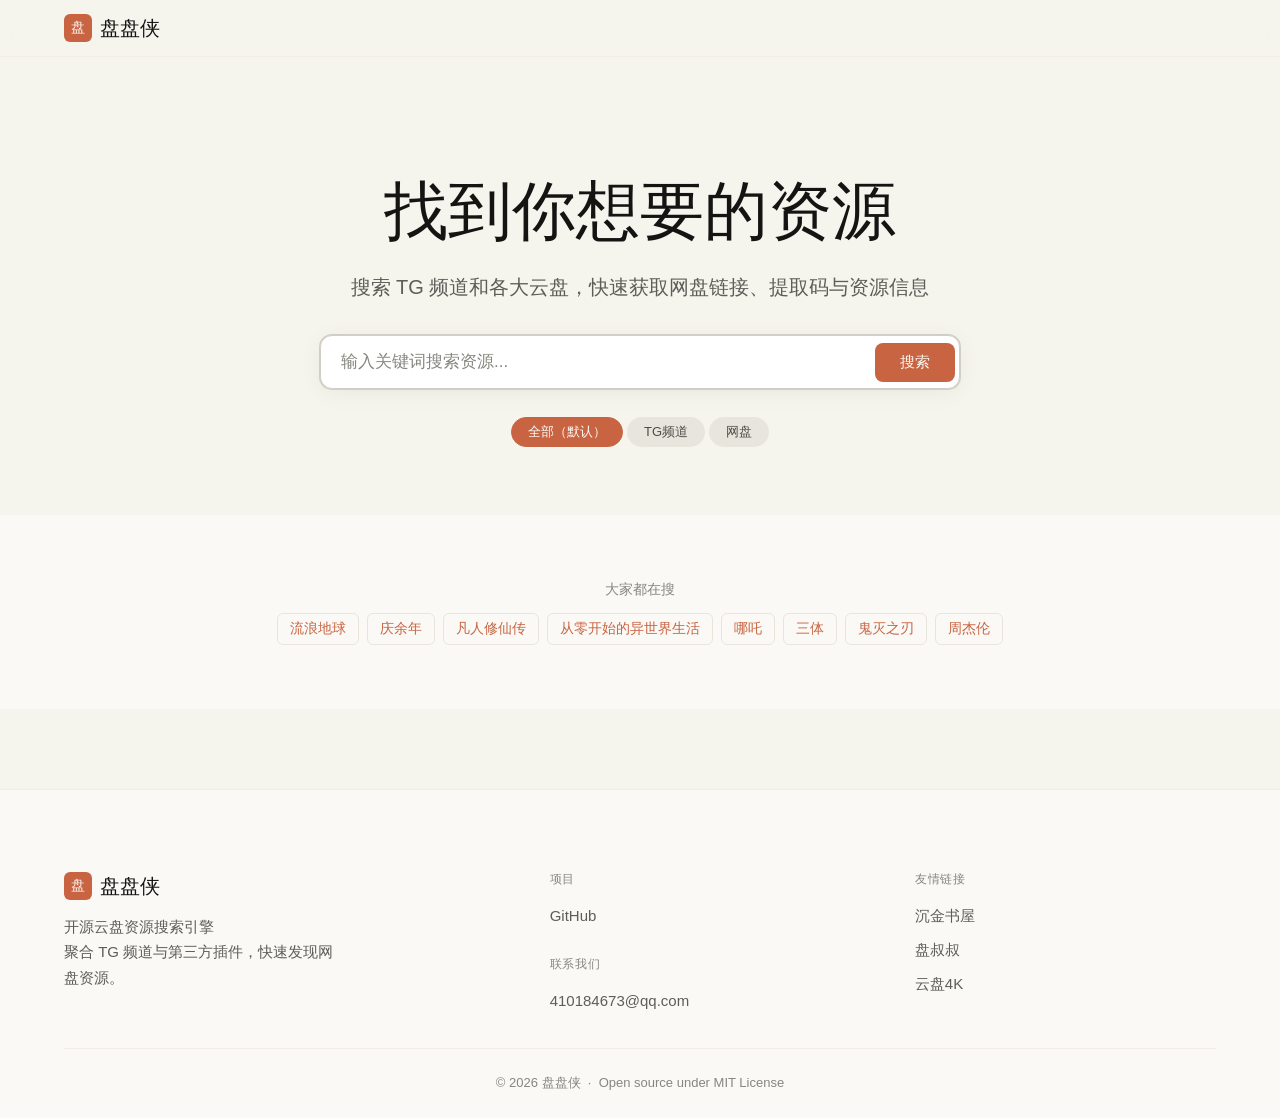
==== commit 5941ec9b: "优化首页空白区域布局：移除空状态提示，热门搜索居中展示 Co-Authored-By: Claude Opus 4.7 <noreply@anthropic.com>" ====
--- a/static/index.html
+++ b/static/index.html
@@ -108,16 +108,11 @@
       <!-- <div class="results-header">
       </div> -->
 
-      <div id="results-container">
-        <div class="empty-state">
-          <div class="empty-state-icon">🔍</div>
-          <h3>输入关键词开始搜索</h3>
-        </div>
-      </div>
+      <div id="results-container"></div>
 
-      <div class="hot-searches" style="margin-top:2rem;padding-top:1.5rem;border-top:1px solid var(--color-border-warm);">
-        <h3 style="font-size:0.9rem;color:var(--color-stone);margin-bottom:0.75rem;">热门搜索</h3>
-        <div style="display:flex;flex-wrap:wrap;gap:0.5rem;">
+      <div class="hot-searches" style="text-align:center;">
+        <p style="color:var(--color-stone);font-size:0.85rem;margin-bottom:0.75rem;">大家都在搜</p>
+        <div style="display:flex;flex-wrap:wrap;justify-content:center;gap:0.5rem;">
           <a href="/search?q=流浪地球" style="color:var(--color-brand);text-decoration:none;font-size:0.85rem;padding:0.25rem 0.75rem;border:1px solid var(--color-border-warm);border-radius:var(--radius-sm);">流浪地球</a>
           <a href="/search?q=庆余年" style="color:var(--color-brand);text-decoration:none;font-size:0.85rem;padding:0.25rem 0.75rem;border:1px solid var(--color-border-warm);border-radius:var(--radius-sm);">庆余年</a>
           <a href="/search?q=凡人修仙传" style="color:var(--color-brand);text-decoration:none;font-size:0.85rem;padding:0.25rem 0.75rem;border:1px solid var(--color-border-warm);border-radius:var(--radius-sm);">凡人修仙传</a>
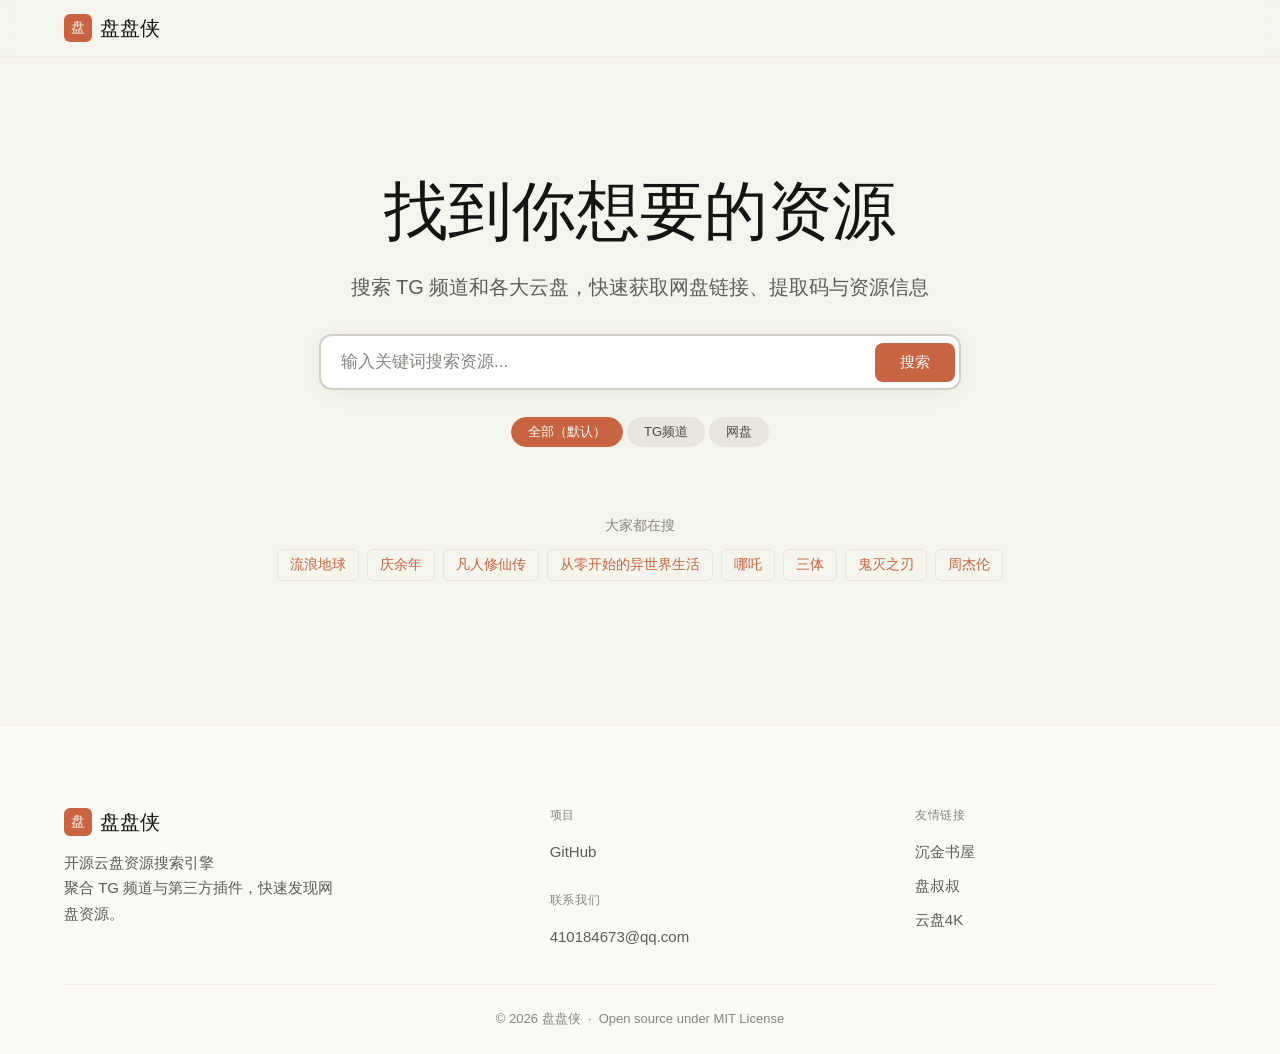
==== commit f2d80e22: "code optimize" ====
--- a/static/index.html
+++ b/static/index.html
@@ -103,7 +103,7 @@
   </section>
 
   <!-- Results Section -->
-  <section class="section-ivory section-sm">
+  <section class="section-sm" style="padding-top:0">
     <div class="container">
       <!-- <div class="results-header">
       </div> -->
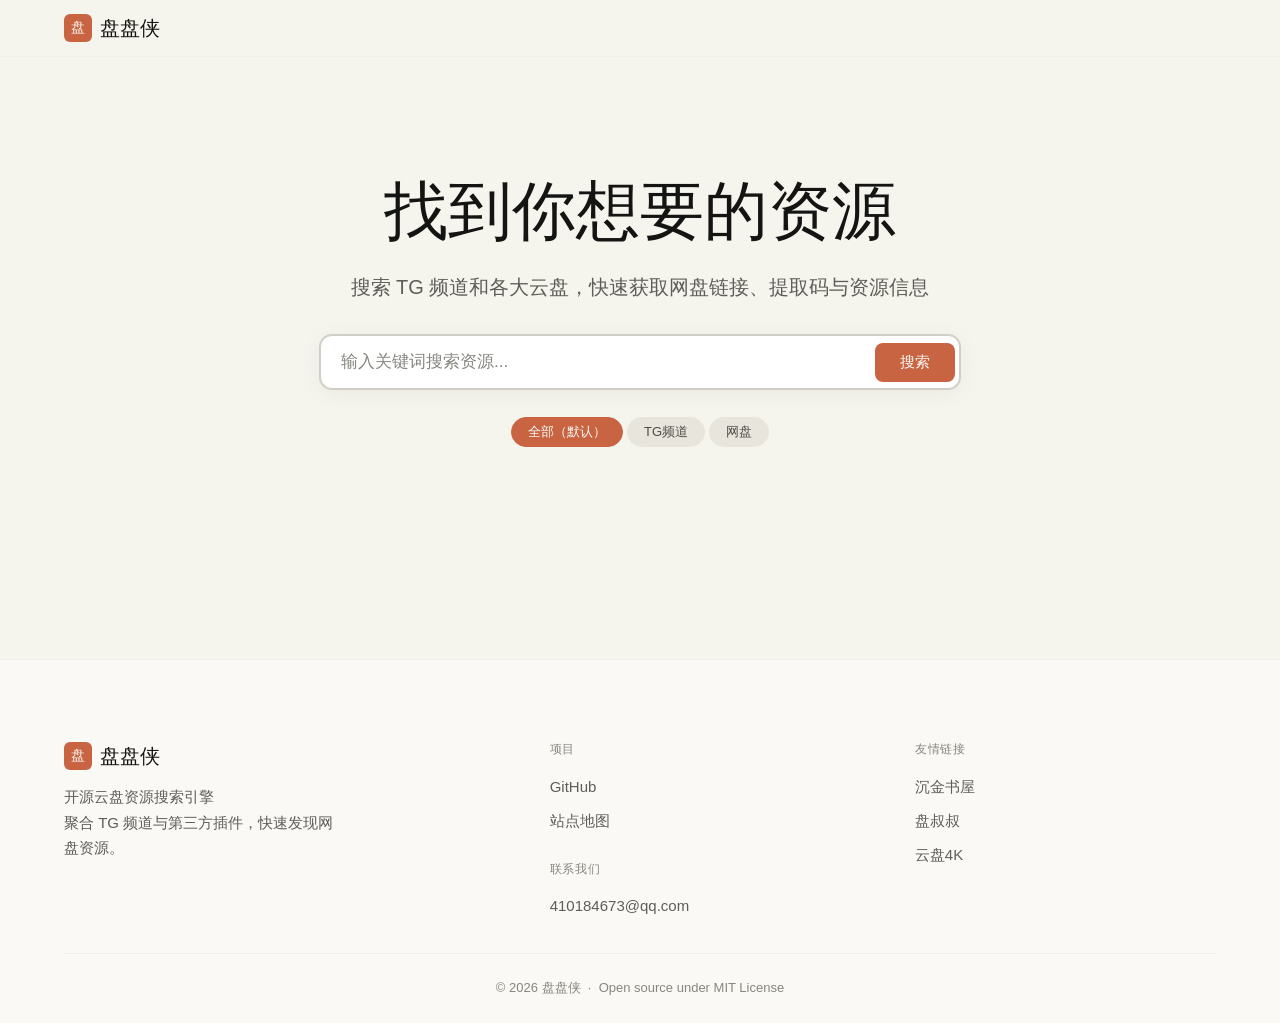
==== commit ef985a62: "优化代码结构" ====
--- a/static/index.html
+++ b/static/index.html
@@ -3,7 +3,7 @@
 <head>
   <meta charset="UTF-8">
   <meta name="viewport" content="width=device-width, initial-scale=1.0">
-  <title>PanPanXia 盘盘侠 — 云盘资源搜索</title>
+  <title>盘盘侠 — 云盘资源搜索</title>
 
   <!-- Primary Meta -->
   <meta name="description" content="PanPanXia 盘盘侠是开源云盘资源搜索引擎，聚合 TG 频道与第三方网盘搜索插件，快速获取百度网盘、阿里云盘、夸克网盘等资源链接、提取码与资源信息。">
@@ -14,15 +14,19 @@
 
   <!-- Open Graph / Facebook -->
   <meta property="og:type" content="website">
-  <meta property="og:title" content="PanPanXia 盘盘侠 — 云盘资源搜索">
+  <meta property="og:title" content="盘盘侠 — 云盘资源搜索">
   <meta property="og:description" content="聚合 TG 频道与各大云盘，快速获取网盘链接、提取码与资源信息。开源、免费、高速。">
+  <meta property="og:image" content="https://panpanxia.com/static/og-image.png">
+  <meta property="og:image:width" content="1200">
+  <meta property="og:image:height" content="630">
   <meta property="og:site_name" content="PanPanXia 盘盘侠">
   <meta property="og:locale" content="zh_CN">
 
   <!-- Twitter Card -->
-  <meta name="twitter:card" content="summary">
-  <meta name="twitter:title" content="PanPanXia 盘盘侠 — 云盘资源搜索">
+  <meta name="twitter:card" content="summary_large_image">
+  <meta name="twitter:title" content="盘盘侠 — 云盘资源搜索">
   <meta name="twitter:description" content="聚合 TG 频道与各大云盘，快速获取网盘链接、提取码与资源信息。开源、免费、高速。">
+  <meta name="twitter:image" content="https://panpanxia.com/static/og-image.png">
 
   <!-- Canonical -->
   <link rel="canonical" href="https://panpanxia.com/">
@@ -41,7 +45,7 @@
       "@type": "SearchAction",
       "target": {
         "@type": "EntryPoint",
-        "urlTemplate": "/?q={search_term_string}"
+        "urlTemplate": "https://panpanxia.com/search?kw={search_term_string}"
       },
       "query-input": "required name=search_term_string"
     }
@@ -51,12 +55,13 @@
   <!-- Favicon -->
   <link rel="icon" type="image/svg+xml" href="/static/favicon.svg">
 
-  <link rel="stylesheet" href="/static/css/style.css">
+  <link rel="preload" as="style" href="/static/css/style.css?v=202605143">
+  <link rel="stylesheet" href="/static/css/style.css?v=202605143">
 </head>
 <body>
 
   <!-- Navigation -->
-  <nav class="nav">
+  <nav class="nav" aria-label="主导航">
     <div class="nav-inner">
       <a href="/" class="nav-brand">
         <span class="nav-brand-icon">盘</span>
@@ -67,6 +72,7 @@
     </div>
   </nav>
 
+  <main>
   <!-- Hero Section -->
   <section class="section-light">
     <div class="hero">
@@ -75,9 +81,10 @@
 
       <!-- Search Bar -->
       <div class="hero-search">
-        <div class="search-bar">
+        <form class="search-bar" role="search" onsubmit="return false">
+          <label for="search-input" class="sr-only">搜索网盘资源</label>
           <input
-            type="text"
+            type="search"
             id="search-input"
             class="search-bar-input"
             placeholder="输入关键词搜索资源..."
@@ -88,7 +95,7 @@
             <span class="btn-text">搜索</span>
             <span class="btn-spinner"><span class="btn-spinner-icon"></span></span>
           </button>
-        </div>
+        </form>
 
         <!-- Filter Bar -->
         <div class="filter-bar" id="filter-bar">
@@ -110,25 +117,15 @@
 
       <div id="results-container"></div>
 
-      <div class="hot-searches" style="text-align:center;">
-        <p style="color:var(--color-stone);font-size:0.85rem;margin-bottom:0.75rem;">大家都在搜</p>
-        <div style="display:flex;flex-wrap:wrap;justify-content:center;gap:0.5rem;">
-          <a href="/search?q=流浪地球" style="color:var(--color-brand);text-decoration:none;font-size:0.85rem;padding:0.25rem 0.75rem;border:1px solid var(--color-border-warm);border-radius:var(--radius-sm);">流浪地球</a>
-          <a href="/search?q=庆余年" style="color:var(--color-brand);text-decoration:none;font-size:0.85rem;padding:0.25rem 0.75rem;border:1px solid var(--color-border-warm);border-radius:var(--radius-sm);">庆余年</a>
-          <a href="/search?q=凡人修仙传" style="color:var(--color-brand);text-decoration:none;font-size:0.85rem;padding:0.25rem 0.75rem;border:1px solid var(--color-border-warm);border-radius:var(--radius-sm);">凡人修仙传</a>
-          <a href="/search?q=从零开始的异世界生活" style="color:var(--color-brand);text-decoration:none;font-size:0.85rem;padding:0.25rem 0.75rem;border:1px solid var(--color-border-warm);border-radius:var(--radius-sm);">从零开始的异世界生活</a>
-          <a href="/search?q=哪吒" style="color:var(--color-brand);text-decoration:none;font-size:0.85rem;padding:0.25rem 0.75rem;border:1px solid var(--color-border-warm);border-radius:var(--radius-sm);">哪吒</a>
-          <a href="/search?q=三体" style="color:var(--color-brand);text-decoration:none;font-size:0.85rem;padding:0.25rem 0.75rem;border:1px solid var(--color-border-warm);border-radius:var(--radius-sm);">三体</a>
-          <a href="/search?q=鬼灭之刃" style="color:var(--color-brand);text-decoration:none;font-size:0.85rem;padding:0.25rem 0.75rem;border:1px solid var(--color-border-warm);border-radius:var(--radius-sm);">鬼灭之刃</a>
-          <a href="/search?q=周杰伦" style="color:var(--color-brand);text-decoration:none;font-size:0.85rem;padding:0.25rem 0.75rem;border:1px solid var(--color-border-warm);border-radius:var(--radius-sm);">周杰伦</a>
-        </div>
-      </div>
+      <div id="hot-searches" class="hot-searches" style="text-align:center;"></div>
 
     </div>
   </section>
 
+  </main>
+
   <!-- Footer -->
-  <footer class="footer">
+  <footer class="footer" role="contentinfo">
     <div class="container">
       <div class="footer-grid">
         <div class="footer-brand-col">
@@ -143,6 +140,7 @@
           <div class="footer-link-group">
             <h4 class="footer-heading">项目</h4>
             <a href="https://github.com/NDFour/pansou-rust" target="_blank" rel="noopener noreferrer" class="footer-link">GitHub</a>
+            <a href="/sitemap.xml" class="footer-link">站点地图</a>
           </div>
           <div class="footer-link-group">
             <h4 class="footer-heading">联系我们</h4>
@@ -153,9 +151,9 @@
         <div class="footer-links-col">
           <div class="footer-link-group">
             <h4 class="footer-heading">友情链接</h4>
-            <a href="https://www.chenjin5.com" target="_blank" rel="noopener noreferrer" class="footer-link">沉金书屋</a>
-            <a href="https://www.panshushu.com" target="_blank" rel="noopener noreferrer" class="footer-link">盘叔叔</a>
-            <a href="https://www.codelicence.cn" target="_blank" rel="noopener noreferrer" class="footer-link">云盘4K</a>
+            <a href="https://www.chenjin5.com" target="_blank" rel="nofollow noopener noreferrer" class="footer-link">沉金书屋</a>
+            <a href="https://www.panshushu.com" target="_blank" rel="nofollow noopener noreferrer" class="footer-link">盘叔叔</a>
+            <a href="https://www.codelicence.cn" target="_blank" rel="nofollow noopener noreferrer" class="footer-link">云盘4K</a>
           </div>
         </div>
       </div>
@@ -166,6 +164,6 @@
     </div>
   </footer>
 
-  <script src="/static/js/app.js"></script>
+  <script src="/static/js/app.js?v=202605143"></script>
 </body>
 </html>
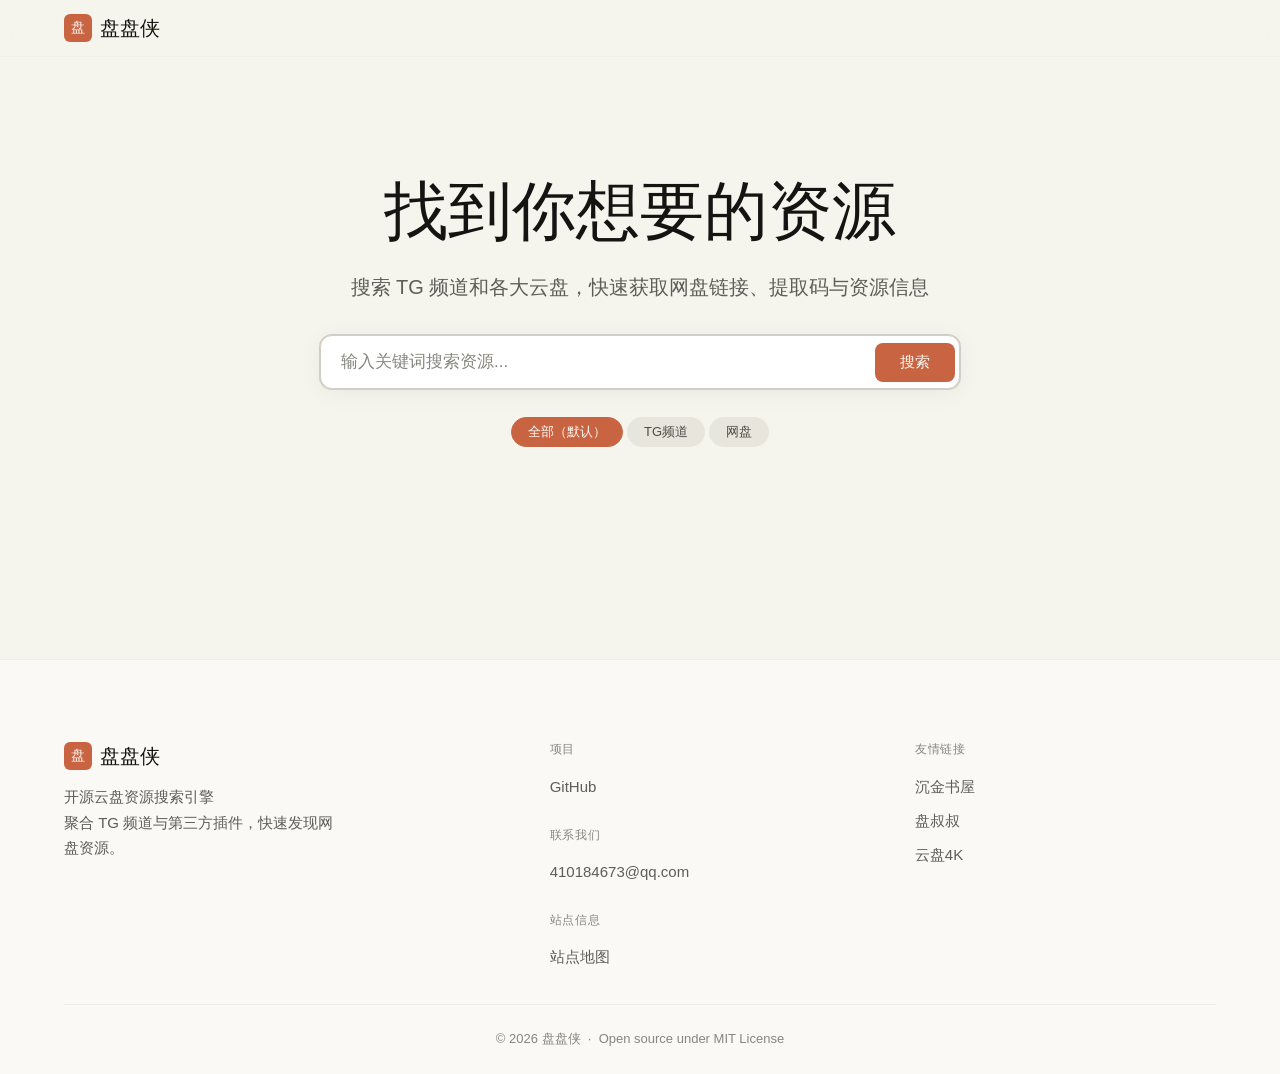
==== commit bcc32ea7: "remove /resource handler" ====
--- a/static/index.html
+++ b/static/index.html
@@ -55,8 +55,8 @@
   <!-- Favicon -->
   <link rel="icon" type="image/svg+xml" href="/static/favicon.svg">
 
-  <link rel="preload" as="style" href="/static/css/style.css?v=202605143">
-  <link rel="stylesheet" href="/static/css/style.css?v=202605143">
+  <link rel="preload" as="style" href="/static/css/style.css?v=202605144">
+  <link rel="stylesheet" href="/static/css/style.css?v=202605144">
 </head>
 <body>
 
@@ -140,11 +140,14 @@
           <div class="footer-link-group">
             <h4 class="footer-heading">项目</h4>
             <a href="https://github.com/NDFour/pansou-rust" target="_blank" rel="noopener noreferrer" class="footer-link">GitHub</a>
-            <a href="/sitemap.xml" class="footer-link">站点地图</a>
           </div>
           <div class="footer-link-group">
             <h4 class="footer-heading">联系我们</h4>
             <a href="mailto:410184673@qq.com" class="footer-link">410184673@qq.com</a>
+          </div>
+          <div class="footer-link-group">
+            <h4 class="footer-heading">站点信息</h4>
+            <a href="/sitemap.xml" target="_blank" class="footer-link">站点地图</a>
           </div>
         </div>
 
@@ -164,6 +167,6 @@
     </div>
   </footer>
 
-  <script src="/static/js/app.js?v=202605143"></script>
+  <script src="/static/js/app.js?v=202605144"></script>
 </body>
 </html>
